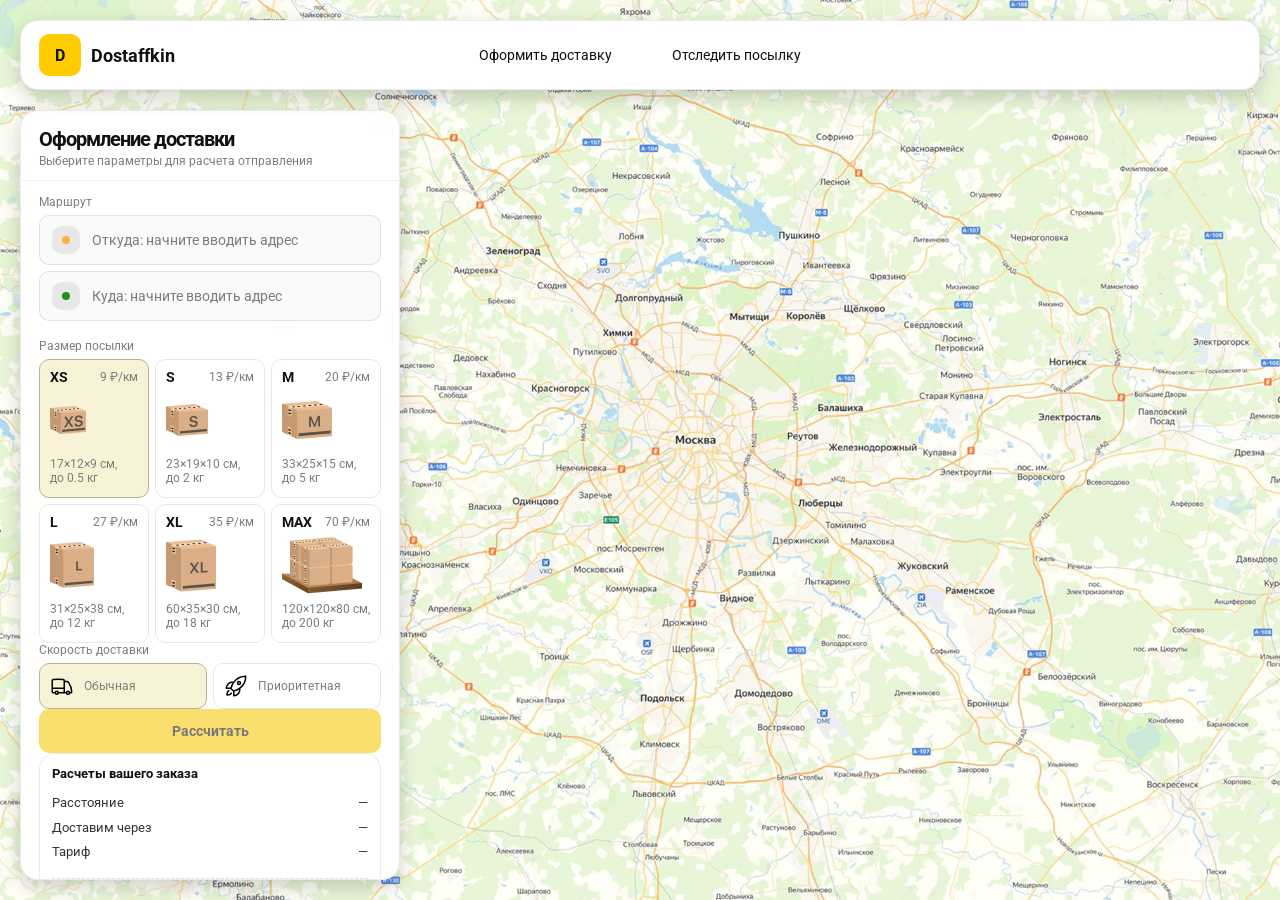
==== order.html @ cd2abf2c "Add files via upload" ====
<!doctype html>
<html lang="ru">

<head>
    <meta charset="utf-8" />
    <meta name="viewport" content="width=device-width,initial-scale=1,maximum-scale=1,user-scalable=0" />
    <title>Оформление доставки</title>

    <link rel="stylesheet" href="styles/base.css" />
    <link rel="stylesheet" href="styles/base_adaptive.css" />

    <link rel="stylesheet" href="styles/order.css" />
    <link rel="stylesheet" href="styles/order_adaptive.css" />
</head>

<body>
    <div id="map"></div>
    <header class="header">
        <a class="header-brand" href="./index.html">
            <div class="header-logo">D</div>
            <div class="header-title">Dostaffkin</div>
        </a>
        <nav class="header-menu">
            <a class="header-link" href="#">Оформить <span>доставку</span></a>
            <a class="header-link" href="./track.html">Отследить <span>посылку</span></a>
        </nav>
    </header>
    <aside class="main" id="sidebar">
        <div class="main-header">
            <div class="main-title">Оформление доставки</div>
            <div class="main-text">Выберите параметры для расчета отправления</div>
        </div>
        <div class="main-content">
            <div class="main-route">
                <div class="main-block-title">Маршрут</div>
                <div class="main-fields">
                    <div class="main-field" id="fromField">
                        <div class="main-pin"></div>
                        <input id="from" placeholder="Откуда: начните вводить адрес" autocomplete="off" />
                        <div class="main-ac" id="fromAc" role="listbox" aria-label="Подсказки адресов"></div>
                    </div>

                    <div class="main-field" id="toField">
                        <div class="main-pin"></div>
                        <input id="to" placeholder="Куда: начните вводить адрес" autocomplete="off" />
                        <div class="main-ac" id="toAc" role="listbox" aria-label="Подсказки адресов"></div>
                    </div>
                </div>
            </div>
            <div class="main-package">
                <div class="main-block-title">Размер посылки</div>

                <div class="main-sizes">
                    <div class="main-size-card is-active" data-value="xs">
                        <div class="main-size-top">
                            <div class="main-size-label">XS</div>
                            <div class="main-size-rate">9 ₽/км</div>
                        </div>
                        <div class="main-size-media">
                            <img src="images/sizes/xs.png" alt="Короб XS" />
                        </div>
                        <div class="main-size-description">17×12×9 см,<br>до 0.5 кг</div>
                    </div>

                    <div class="main-size-card" data-value="s">
                        <div class="main-size-top">
                            <div class="main-size-label">S</div>
                            <div class="main-size-rate">13 ₽/км</div>
                        </div>
                        <div class="main-size-media">
                            <img src="images/sizes/s.png" alt="Короб S" />
                        </div>
                        <div class="main-size-description">23×19×10 см,<br>до 2 кг</div>
                    </div>

                    <div class="main-size-card" data-value="m">
                        <div class="main-size-top">
                            <div class="main-size-label">M</div>
                            <div class="main-size-rate">20 ₽/км</div>
                        </div>
                        <div class="main-size-media">
                            <img src="images/sizes/m.png" alt="Короб M" />
                        </div>
                        <div class="main-size-description">33×25×15 см,<br>до 5 кг</div>
                    </div>

                    <div class="main-size-card" data-value="l">
                        <div class="main-size-top">
                            <div class="main-size-label">L</div>
                            <div class="main-size-rate">27 ₽/км</div>
                        </div>
                        <div class="main-size-media">
                            <img src="images/sizes/l.png" alt="Короб L" />
                        </div>
                        <div class="main-size-description">31×25×38 см,<br>до 12 кг</div>
                    </div>

                    <div class="main-size-card" data-value="xl">
                        <div class="main-size-top">
                            <div class="main-size-label">XL</div>
                            <div class="main-size-rate">35 ₽/км</div>
                        </div>
                        <div class="main-size-media">
                            <img src="images/sizes/xl.png" alt="Короб XL" />
                        </div>
                        <div class="main-size-description">60×35×30 см,<br>до 18 кг</div>
                    </div>

                    <div class="main-size-card" data-value="max">
                        <div class="main-size-top">
                            <div class="main-size-label">MAX</div>
                            <div class="main-size-rate">70 ₽/км</div>
                        </div>
                        <div class="main-size-media main-size-media-palleta">
                            <img src="images/sizes/max.png" alt="Паллета" />
                        </div>
                        <div class="main-size-description">120×120×80 см,<br>до 200 кг</div>
                    </div>
                </div>

                <div class="main-speed">
                    <div class="main-block-title">Скорость доставки</div>

                    <div class="main-speeds">
                        <div class="main-speed-card is-active" data-value="regular">
                            <img class="main-speed-media" src="images/icons/regular.svg" alt="Regular" />
                            <div class="main-speed-description">Обычная</div>
                        </div>
                        <div class="main-speed-card" data-value="fast">
                            <img class="main-speed-media" src="images/icons/fast.svg" alt="Fast" />
                            <div class="main-speed-description">Приоритетная</div>
                        </div>

                    </div>
                </div>

                <div class="main-calculate-block">
                    <button id="calc" class="button calculate-button" type="button" disabled>Рассчитать</button>
                </div>

                <div class="main-result" id="result">
                    <div class="main-result-title">Расчеты вашего заказа</div>
                    <div class="main-result-lines">
                        <div class="main-result-line"><span>Расстояние</span><span id="distanceValue">—</span></div>
                        <div class="main-result-line"><span>Доставим через</span><span id="durationValue">—</span></div>
                        <div class="main-result-line"><span>Тариф</span><span id="rateValue">—</span></div>
                    </div>
                    <div class="main-price">
                        <div class="main-price-label">Итого</div>
                        <div class="main-price-value" id="totalValue">—</div>
                    </div>
                </div>
            </div>

            <div class="main-order-box">
                <div class="main-order-form" id="orderForm">
                    <div class="main-order-title">Оформление доставки</div>
                    <div class="main-block-info-row">
                        <div class="main-block-title">Контакты</div>
                        <div class="order-fields">
                            <div class="main-field">
                                <input id="customerName" placeholder="Ваше имя" autocomplete="off" />
                            </div>
                            <div class="main-field">
                                <input id="customerPhone" placeholder="Ваш телефон" autocomplete="off"
                                    inputmode="tel" />
                            </div>
                        </div>
                    </div>
                    
                    <div class="main-block-info-row extra-info">
                        <div class="main-block-title">Дополнительная информация</div>
                        <div class="main-field textarea">
                            <textarea id="comment" placeholder="Детали доставки и комментарии"></textarea>
                        </div>
                    </div>
                    <button id="submit" class="button main-submit-request" type="button" disabled>Отправить
                        заявку
                    </button>
                </div>

                <div class="main-order-success" id="orderSuccess">
                    <div class="main-success-icon">✓</div>
                    <div class="main-success-title">Заявка отправлена!</div>
                    <div class="main-success-title">Номер отправления – <span id="orderId"></span></div>
                    <div class="main-success-subtitle">Мы скоро свяжемся с вами</div>
                </div>
            </div>
        </div>
    </aside>
</body>

</html>
---- styles/base.css ----
*,
*::before,
*::after {
    box-sizing: border-box;
}

@font-face {
    font-family: "Roboto";
    src: url("../fonts/Roboto-Regular.ttf");
    font-weight: normal;
}

@font-face {
    font-family: "Roboto";
    src: url("../fonts/Roboto-Bold.ttf");
    font-weight: bold;
}

@font-face {
    font-family: "Roboto";
    src: url("../fonts/Roboto-Medium.ttf");
    font-weight: 500;
}

html,
body {
    margin: 0;
    color: #111111;
    font-family: "Roboto", sans-serif;
}

body {
    background: #FDFDFD;
}

.container {
    overflow: hidden;
    min-height: 100vh;
}

.header {
    border-radius: 18px;
    box-shadow: 0 7px 20px 0 #0000002E;
    backdrop-filter: blur(10px);
    background: #ffffff;
    left: 20px;
    border: 1px solid rgba(0, 0, 0, 0.08);
    position: fixed;
    right: 20px;
    top: 20px;
    padding: 14px 18px;
    height: 70px;
    display: flex;
    align-items: center;
    z-index: 6;
}

.header-brand {
    display: flex;
    align-items: center;
    text-decoration: none;
    gap: 10px;
}

.header-logo {
    width: 42px;
    height: 42px;
    border-radius: 10px;
    background: #FFCC00;
    display: grid;
    place-items: center;
    font-weight: bold;
    color: #111;
}

.header-title {
    font-size: 18px;
    font-weight: bold;
    color: #111111;
    text-decoration: none;
}

.header-menu {
    display: flex;
    align-items: center;
    gap: 60px;
    margin: 0;
    position: absolute;
    left: 50%;
    transform: translateX(-50%);
}

.header-link {
    font-size: 14px;
    color: #111111;
    text-decoration: none;
}

.main {
    padding: 111px 40px 40px;
    position: relative;
    display: flex;
}

.main-info {
    max-width: 840px;
    width: 100%;
    position: relative;
}

.main-title {
    margin-top: 98px;
    font-weight: 500;
    font-size: 200px;
    line-height: 1;
    letter-spacing: -0.05em;
    color: #111111;
    left: -15px;
    position: relative;
}

.main-title span {
    color: #ffcc00;
}

.main-features {
    margin-top: 15px;
    display: flex;
    flex-wrap: wrap;
    gap: 10px;
}

.main-feature {
    background: #111111;
    color: #ffffff;
    padding: 12px 14px;
    font-weight: 500;
    font-size: 14px;
    line-height: 1.1;
    border-radius: 10px;
}

.main-description {
    margin-top: 50px;
    max-width: 500px;
    font-size: 20px;
    line-height: 1.1;
    color: #111111;
}


.button {
    border: 0;
    outline: none;
    height: 44px;
    border-radius: 10px;
    font-size: 14px;
    font-weight: bold;
    cursor: pointer;
    font-family: inherit;
    transition: transform .08s ease, opacity .12s ease;
    background: #dc6133;
    color: #111111;
    text-align: center;
    text-decoration: none;
}

.button:hover {
    background-color: #E5BC19;
}

.button:disabled {
    cursor: not-allowed;
    background-color: #FADE6E;
    color: #787878;
    transform: none;
}

.button.button-white {
    background: #ffffff;
    border: 1px solid #111111;
}

.button.button-white:hover {
    background: rgb(241 241 241);
}

.main-title-ghost {
    position: absolute;
    z-index: -1;
    left: -70px;
    bottom: -150px;
    font-weight: 500;
    font-size: 278px;
    line-height: 1;
    letter-spacing: -0.05em;
    color: #ECEDF04D;
}

.main-title-ghost {
    position: absolute;
    z-index: -1;
    left: -70px;
    bottom: -150px;
    font-weight: 500;
    font-size: 278px;
    line-height: 1;
    letter-spacing: -0.05em;
    color: #ECEDF04D;
}

.main-image {
    width: 1024px;
    top: 100px;
    z-index: -2;
}

.main-image img {
    width: 100%;
    max-width: 1024px;
    height: auto;
    display: block;
}

.main-field {
    display: flex;
    align-items: center;
    margin-top: 6px;
    gap: 10px;
    border: 1px solid #1111111A;
    background: #FAFAFA;
    border-radius: 10px;
    padding: 10px 12px;
    position: relative;
    box-sizing: border-box;
    height: 50px;
}

.main-field.textarea {
    height: auto;
}

.main-pin {
    width: 28px;
    height: 28px;
    border-radius: 10px;
    background: rgba(17, 17, 17, 0.08);
    display: grid;
    place-items: center;
    flex: 0 0 auto;
    position: relative;
}

.main-pin::before {
    content: "";
    width: 8px;
    height: 8px;
    border-radius: 999px;
    background: orange;
    opacity: .75;
    display: block;
}

.main-field:last-child .main-pin::before {
    background: green;
    opacity: .85;
}

input, textarea {
    width: 100%;
    border: 0;
    outline: none;
    background: transparent;
    font-size: 14px;
    color: #111111;
    font-family: inherit;
}

textarea {
    resize: vertical;
    min-height: 72px;
    padding: 2px 0;
}

input::placeholder, textarea::placeholder {
    color: #7C7C7C;
}

.main-field:focus-within {
    border-color: rgba(0, 0, 0, 0.20);
    box-shadow: 0 0 0 4px rgba(255, 204, 0, 0.35);
    background: rgba(255, 255, 255, 0.75);
}
---- styles/base_adaptive.css ----
@media (max-width: 767px) {
    .header {
        left: 10px;
        right: 10px;
        top: 10px;
    }

    .header-link span {
        display: none;
    }

    .header-menu {
        gap: 20px;
        justify-content: flex-start;
        margin: 0 0 0 30px;
        position: static;
        transform: none;
    }
}

@media (max-width: 420px) {
    .header-title {
        display: none;
    }
}

@media (max-width: 374px) {
    .header-menu {
        gap: 10px;
        margin: 0 0 0 10px;
    }
}
---- styles/order.css ----
#map {
    background-image: url("../images/order-bg.png");
    background-size: cover;
    position: fixed;
    inset: 0;
}

.main {
    border-radius: 18px;
    box-shadow: 0 7px 20px 0 #0000002E;
    backdrop-filter: blur(10px);
    background: rgba(255, 255, 255, 0.96);
    left: 20px;
    border: 1px solid rgba(0, 0, 0, 0.08);
    padding: 0; /* reset padding */
    position: fixed;
    top: 110px;
    bottom: 20px;
    width: 380px;
    display: flex;
    flex-direction: column;
    overflow: hidden;
    z-index: 5;
}

.main-header {
    padding: 18px 18px 12px 18px;
    border-bottom: 1px solid rgba(0, 0, 0, 0.06);
    display: flex;
    flex-direction: column;
}

.main-title {
    margin-top: 0; /* reset margin */
    left: 0; /* reset left */
    font-size: 20px;
    line-height: 100%;
    font-weight: bold;
}

.main-text {
    font-size: 12px;
    margin-top: 5px;
    color: #7C7C7C;
}

.main-content {
    padding: 14px 18px 18px 18px;
    overflow: auto;
    scrollbar-width: none;
    display: flex;
    flex-direction: column;
    gap: 18px;
    flex: 1;
}

.main-block-title {
    font-size: 12px;
    color: #7C7C7C;
}

.main-route .main-block-title,
.main-package .main-block-title {
    margin-bottom: 6px;
}

.main-sizes {
    display: grid;
    gap: 6px;
    grid-template-columns: repeat(3, 1fr);
}

.main-size-card {
    border: 1px solid #E8E8E7;
    background: #FFFFFF;
    border-radius: 10px;
    padding: 10px;
    cursor: pointer;
    user-select: none;
    transition: transform .08s ease, border-color .12s ease, background .12s ease;
    min-height: 139px;
}

.main-size-card:hover {
    transform: translateY(-1px);
}

.main-size-card.is-active {
    background-color: #F8F2D6;
    border-color: #B7B196;
}

.main-size-top {
    display: flex;
    align-items: center;
    justify-content: space-between;
}

.main-size-label {
    font-weight: bold;
    font-size: 14px;
    color: #111111;
    line-height: 100%;
}

.main-size-rate {
    font-size: 12px;
    color: #7C7C7C;
    line-height: 100%;
}

.main-size-media {
    margin-top: 8px;
    height: 57px;
}

.main-size-description {
    margin-top: 8px;
    font-size: 12px;
    color: #7C7C7C;
    line-height: 1.2;
}

.calculate-button {
    width: 100%;
}

.main-result {
    border: 1px solid rgba(0, 0, 0, 0.08);
    background: rgba(255, 255, 255, 0.75);
    border-radius: 16px;
    padding: 12px;
    line-height: 1.25;
}

.main-result-title {
    font-weight: bold;
    font-size: 13px;
    color: #111111;
    margin-bottom: 13px;
}

.main-result-lines {
    gap: 8px;
    display: flex;
    flex-direction: column;
}

.main-result-line {
    font-size: 13px;
    color: rgba(17, 17, 17, 0.85);
    display: flex;
    justify-content: space-between;
}

.main-price {
    margin-top: 18px;
    padding-top: 10px;
    border-top: 1px dashed rgba(0, 0, 0, 0.12);
    display: flex;
    align-items: baseline;
    justify-content: space-between;
}

.main-price-label {
    font-size: 12px;
    color: rgba(17, 17, 17, 0.55);
}

.main-price-value {
    font-size: 20px;
    font-weight: bold;
    color: #111111;
    letter-spacing: -0.3px;
}

.main-order-box {
    background: #ffffff;
    border: 1px solid #E8E8E7;
    border-radius: 10px;
    padding: 12px;
}

.main-order-title {
    margin-bottom: 8px;
    font-weight: bold;
    font-size: 14px;
    color: #111111;
}

.main-block-info {
    display: flex;
    flex-direction: column;
    gap: 6px;
}

.order-fields {
    display: grid;
    grid-template-columns: 1fr 1fr;
    column-gap: 10px;
    margin-top: 6px;
}

.main-block-info-row.extra-info {
    display: block;
    margin-top: 13px;
}

.main-submit-request {
    width: 100%;
    margin-top: 6px;
}

.main-order-success {
    display: none;
    text-align: center;
    padding: 22px 12px;
    gap: 12px;
}

.main-order-success.is-visible {
    display: flex;
    flex-direction: column;
    align-items: center;
}

.main-success-icon {
    width: 56px;
    height: 56px;
    border-radius: 50%;
    background: #16a34a;
    color: #ffffff;
    display: grid;
    place-items: center;
    font-size: 30px;
}

.main-success-title {
    font-size: 14px;
    font-weight: bold;
    color: #111111;
}

.main-success-subtitle {
    font-size: 12px;
    color: rgba(17, 17, 17, 0.55);
    line-height: 1.3;
}

.main-order-box {
    background: #ffffff;
    border: 1px solid #E8E8E7;
    border-radius: 10px;
    padding: 12px;
}

.main-order-title {
    margin-bottom: 8px;
    font-weight: bold;
    font-size: 14px;
    color: #111111;
}

.main-block-info {
    display: flex;
    flex-direction: column;
    gap: 6px;
}

.order-fields {
    display: grid;
    grid-template-columns: 1fr 1fr;
    column-gap: 10px;
    margin-top: 6px;
}

.main-block-info-row.extra-info {
    display: block;
    margin-top: 13px;
}

.main-submit-request {
    width: 100%;
    margin-top: 6px;
}

.main-order-success {
    display: none;
    text-align: center;
    padding: 22px 12px;
    gap: 12px;
}

.main-order-success.is-visible {
    display: flex;
    flex-direction: column;
    align-items: center;
}

.main-success-icon {
    width: 56px;
    height: 56px;
    border-radius: 50%;
    background: #16a34a;
    color: #ffffff;
    display: grid;
    place-items: center;
    font-size: 30px;
}

.main-success-title {
    font-size: 14px;
    font-weight: bold;
    color: #111111;
}

.main-success-subtitle {
    font-size: 12px;
    color: rgba(17, 17, 17, 0.55);
    line-height: 1.3;
}

.main-speed .main-block-title {
    margin-bottom: 6px;
}

.main-speeds {
    display: grid;
    gap: 6px;
    grid-template-columns: repeat(2, 1fr);
}

.main-speed-card {
    border: 1px solid #E8E8E7;
    background: #FFFFFF;
    border-radius: 10px;
    padding: 10px;
    cursor: pointer;
    user-select: none;
    transition: transform .08s ease, border-color .12s ease, background .12s ease;
    display: flex;
    align-items: center;
    gap: 10px;
}

.main-speed-card:hover {
    transform: translateY(-1px);
}

.main-speed-card.is-active {
    background-color: #F8F2D6;
    border-color: #B7B196;
}

.main-speed-description {
    font-size: 12px;
    color: #7C7C7C;
    line-height: 1.2;
}
---- styles/order_adaptive.css ----
@media (max-width: 767px) {
    .main {
        left: 10px;
        right: 10px;
        top: 50%;
        bottom: 12px;
        width: auto;
        max-width: none;
    }
}

@media (max-width: 420px) {
    .main-sizes {
        grid-template-columns: repeat(2, 1fr);
    }
}
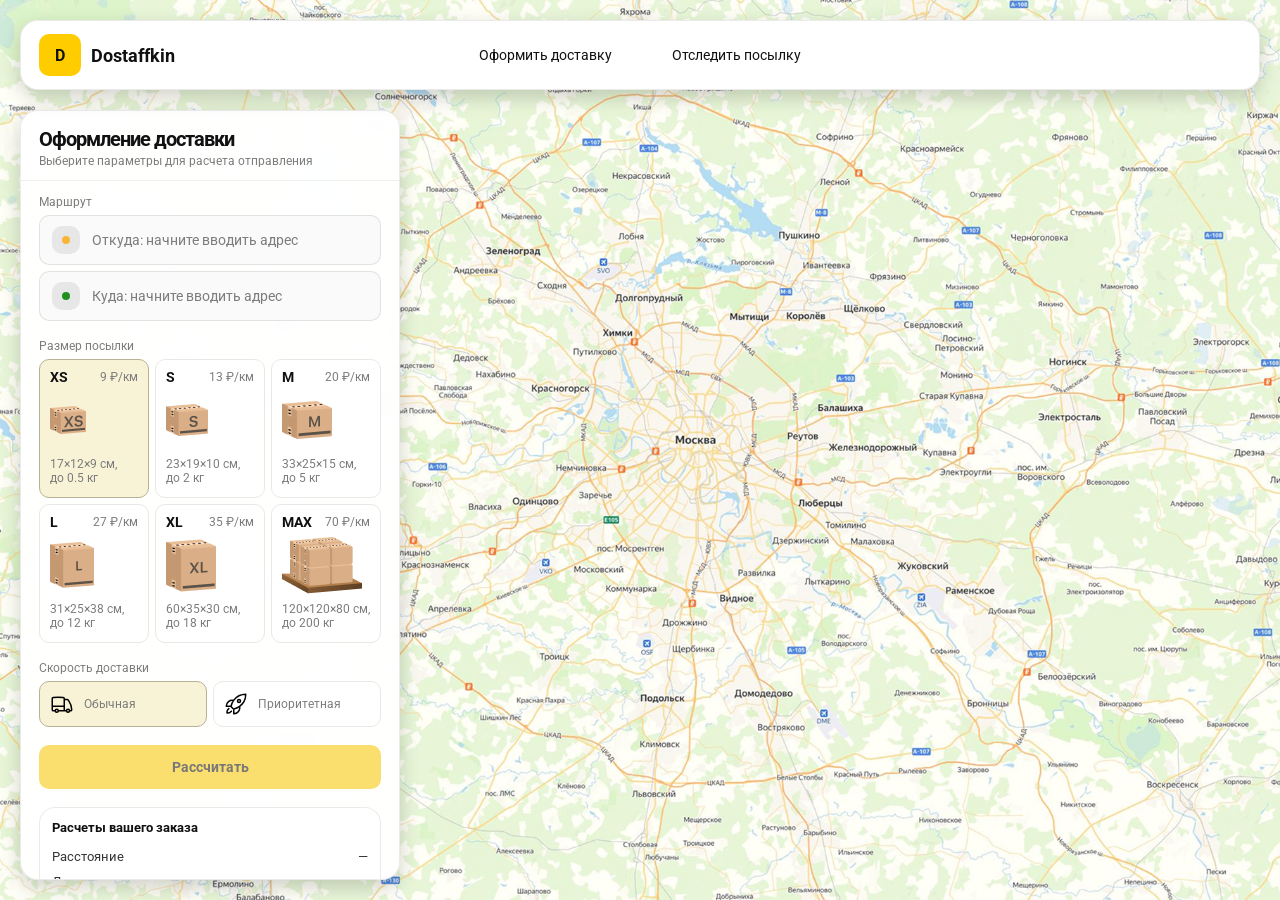
==== commit 6cdc1654: "fix block interval" ====
--- a/order.html
+++ b/order.html
@@ -118,40 +118,40 @@
                     </div>
                 </div>
 
-                <div class="main-speed">
-                    <div class="main-block-title">Скорость доставки</div>
+            </div>
 
-                    <div class="main-speeds">
-                        <div class="main-speed-card is-active" data-value="regular">
-                            <img class="main-speed-media" src="images/icons/regular.svg" alt="Regular" />
-                            <div class="main-speed-description">Обычная</div>
-                        </div>
-                        <div class="main-speed-card" data-value="fast">
-                            <img class="main-speed-media" src="images/icons/fast.svg" alt="Fast" />
-                            <div class="main-speed-description">Приоритетная</div>
-                        </div>
+            <div class="main-speed">
+                <div class="main-block-title">Скорость доставки</div>
 
+                <div class="main-speeds">
+                    <div class="main-speed-card is-active" data-value="regular">
+                        <img class="main-speed-media" src="images/icons/regular.svg" alt="Regular" />
+                        <div class="main-speed-description">Обычная</div>
                     </div>
-                </div>
+                    <div class="main-speed-card" data-value="fast">
+                        <img class="main-speed-media" src="images/icons/fast.svg" alt="Fast" />
+                        <div class="main-speed-description">Приоритетная</div>
+                    </div>
 
-                <div class="main-calculate-block">
-                    <button id="calc" class="button calculate-button" type="button" disabled>Рассчитать</button>
-                </div>
-
-                <div class="main-result" id="result">
-                    <div class="main-result-title">Расчеты вашего заказа</div>
-                    <div class="main-result-lines">
-                        <div class="main-result-line"><span>Расстояние</span><span id="distanceValue">—</span></div>
-                        <div class="main-result-line"><span>Доставим через</span><span id="durationValue">—</span></div>
-                        <div class="main-result-line"><span>Тариф</span><span id="rateValue">—</span></div>
-                    </div>
-                    <div class="main-price">
-                        <div class="main-price-label">Итого</div>
-                        <div class="main-price-value" id="totalValue">—</div>
-                    </div>
                 </div>
             </div>
 
+            <div class="main-calculate-block">
+                <button id="calc" class="button calculate-button" type="button" disabled>Рассчитать</button>
+            </div>
+
+            <div class="main-result" id="result">
+                <div class="main-result-title">Расчеты вашего заказа</div>
+                <div class="main-result-lines">
+                    <div class="main-result-line"><span>Расстояние</span><span id="distanceValue">—</span></div>
+                    <div class="main-result-line"><span>Доставим через</span><span id="durationValue">—</span></div>
+                    <div class="main-result-line"><span>Тариф</span><span id="rateValue">—</span></div>
+                </div>
+                <div class="main-price">
+                    <div class="main-price-label">Итого</div>
+                    <div class="main-price-value" id="totalValue">—</div>
+                </div>
+            </div>
             <div class="main-order-box">
                 <div class="main-order-form" id="orderForm">
                     <div class="main-order-title">Оформление доставки</div>
@@ -167,7 +167,7 @@
                             </div>
                         </div>
                     </div>
-                    
+
                     <div class="main-block-info-row extra-info">
                         <div class="main-block-title">Дополнительная информация</div>
                         <div class="main-field textarea">
